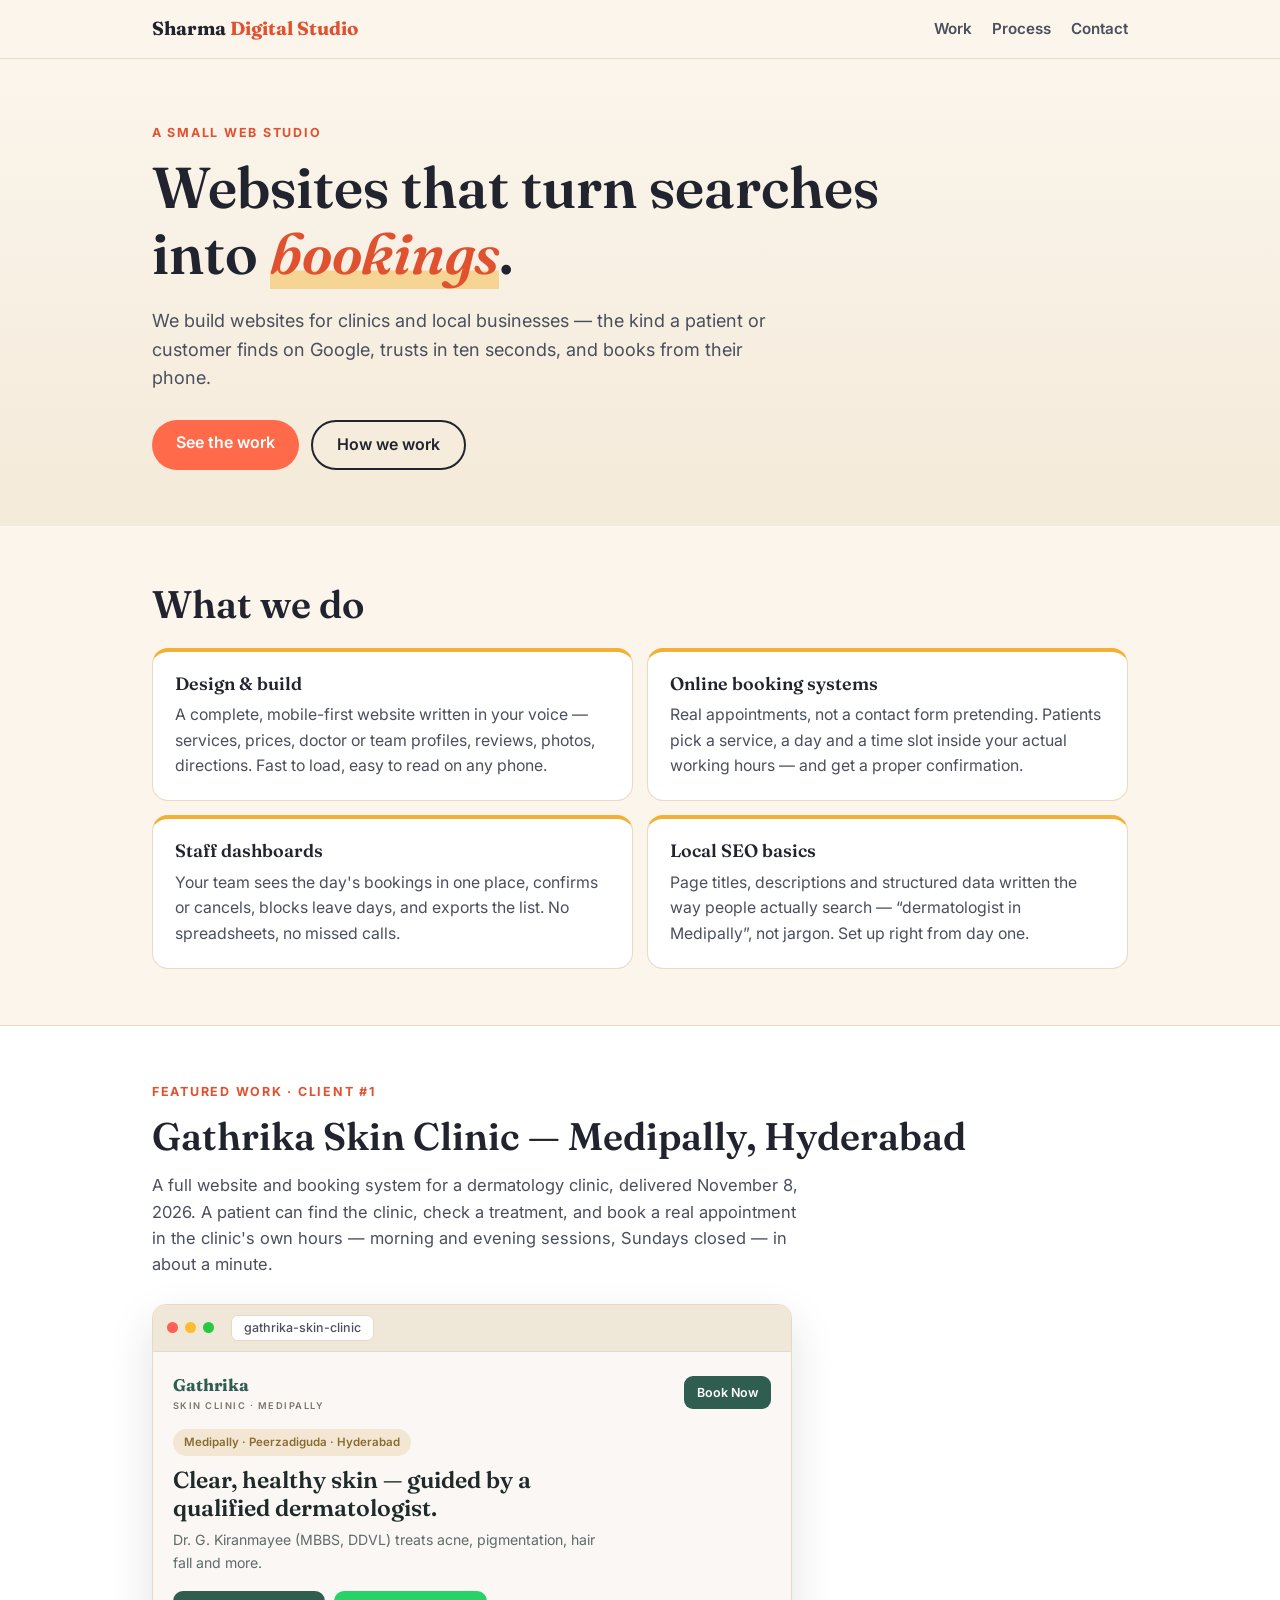
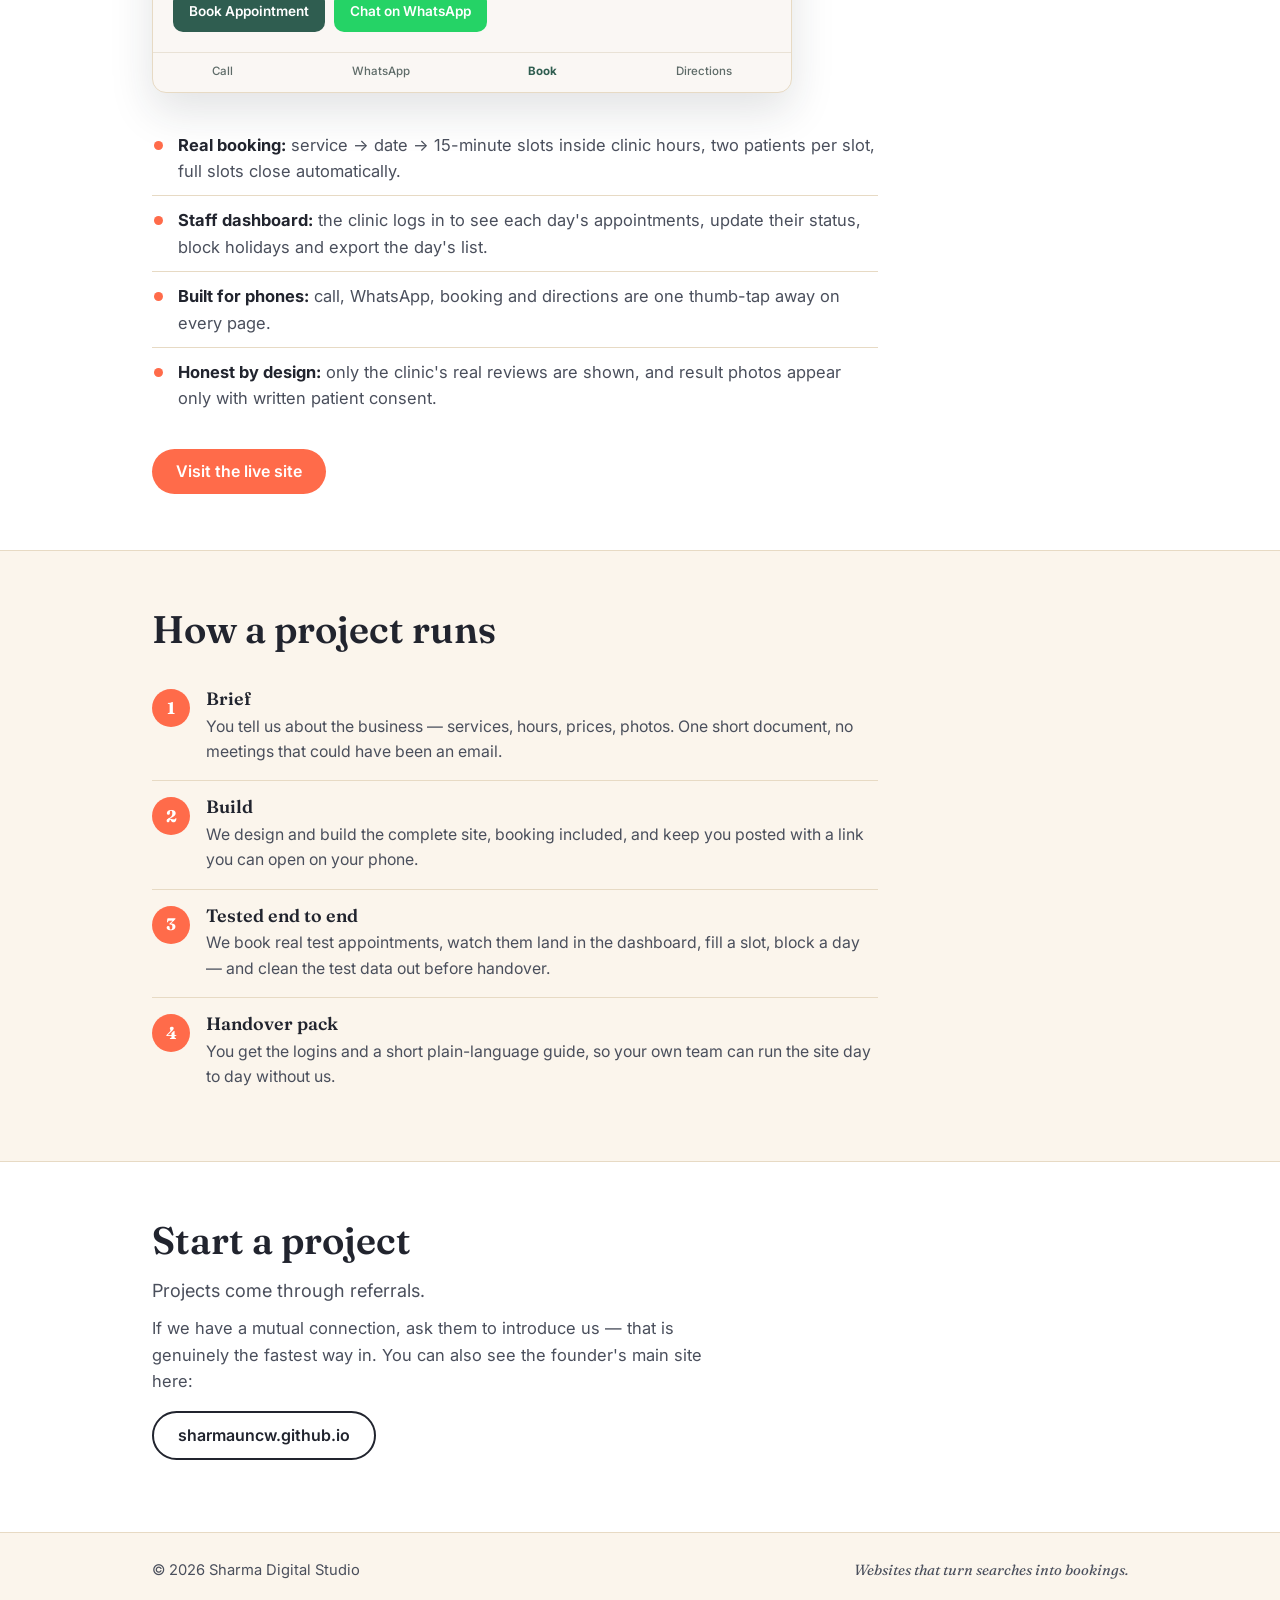
==== index.html @ 1a9de86a "Sharma Digital Studio — one-page site v1" ====
<!DOCTYPE html>
<html lang="en">
<head>
<meta charset="UTF-8">
<meta name="viewport" content="width=device-width, initial-scale=1.0">
<title>Sharma Digital Studio — Websites that turn searches into bookings</title>
<meta name="description" content="Sharma Digital Studio builds websites for clinics and local businesses: design, build, online booking systems, staff dashboards and local SEO.">
<link rel="preconnect" href="https://fonts.googleapis.com">
<link rel="preconnect" href="https://fonts.gstatic.com" crossorigin>
<link href="https://fonts.googleapis.com/css2?family=Fraunces:opsz,wght@9..144,500;9..144,600;9..144,700&family=Inter:wght@400;500;600;700&display=swap" rel="stylesheet">
<link rel="stylesheet" href="styles.css">
<link rel="icon" href="data:image/svg+xml,%3Csvg xmlns='http://www.w3.org/2000/svg' viewBox='0 0 64 64'%3E%3Crect width='64' height='64' rx='14' fill='%23FF6B4A'/%3E%3Ctext x='32' y='44' font-family='Georgia' font-size='34' fill='white' text-anchor='middle'%3ES%3C/text%3E%3C/svg%3E">
</head>
<body>

<header class="site-header">
  <div class="wrap header-in">
    <a class="brand" href="#top">Sharma <span>Digital Studio</span></a>
    <nav class="nav">
      <a href="#work">Work</a>
      <a href="#process">Process</a>
      <a href="#contact">Contact</a>
    </nav>
  </div>
</header>

<main id="top">

  <!-- HERO -->
  <section class="hero">
    <div class="wrap">
      <p class="kicker">A small web studio</p>
      <h1>Websites that turn searches into <em>bookings</em>.</h1>
      <p class="lede">We build websites for clinics and local businesses — the kind a patient or customer finds on Google, trusts in ten seconds, and books from their phone.</p>
      <div class="hero-ctas">
        <a class="btn btn-primary" href="#work">See the work</a>
        <a class="btn btn-ghost" href="#process">How we work</a>
      </div>
    </div>
  </section>

  <!-- WHAT WE DO -->
  <section class="section" id="services">
    <div class="wrap">
      <h2>What we do</h2>
      <div class="cards">
        <div class="card">
          <h3>Design &amp; build</h3>
          <p>A complete, mobile-first website written in your voice — services, prices, doctor or team profiles, reviews, photos, directions. Fast to load, easy to read on any phone.</p>
        </div>
        <div class="card">
          <h3>Online booking systems</h3>
          <p>Real appointments, not a contact form pretending. Patients pick a service, a day and a time slot inside your actual working hours — and get a proper confirmation.</p>
        </div>
        <div class="card">
          <h3>Staff dashboards</h3>
          <p>Your team sees the day's bookings in one place, confirms or cancels, blocks leave days, and exports the list. No spreadsheets, no missed calls.</p>
        </div>
        <div class="card">
          <h3>Local SEO basics</h3>
          <p>Page titles, descriptions and structured data written the way people actually search — “dermatologist in Medipally”, not jargon. Set up right from day one.</p>
        </div>
      </div>
    </div>
  </section>

  <!-- FEATURED WORK -->
  <section class="section section-alt" id="work">
    <div class="wrap">
      <p class="kicker">Featured work · Client #1</p>
      <h2>Gathrika Skin Clinic — Medipally, Hyderabad</h2>
      <p class="work-intro">A full website and booking system for a dermatology clinic, delivered November 8, 2026. A patient can find the clinic, check a treatment, and book a real appointment in the clinic's own hours — morning and evening sessions, Sundays closed — in about a minute.</p>

      <!-- Browser-frame mock of the clinic homepage (pure HTML/CSS) -->
      <div class="browser" aria-hidden="true">
        <div class="browser-bar">
          <span class="dot dot-r"></span><span class="dot dot-y"></span><span class="dot dot-g"></span>
          <span class="browser-url">gathrika-skin-clinic</span>
        </div>
        <div class="browser-body">
          <div class="mock-nav">
            <span class="mock-logo">Gathrika <small>SKIN CLINIC · MEDIPALLY</small></span>
            <span class="mock-book">Book Now</span>
          </div>
          <p class="mock-place">Medipally · Peerzadiguda · Hyderabad</p>
          <p class="mock-h">Clear, healthy skin — guided by a qualified dermatologist.</p>
          <p class="mock-sub">Dr. G. Kiranmayee (MBBS, DDVL) treats acne, pigmentation, hair fall and more.</p>
          <div class="mock-ctas">
            <span class="mock-btn mock-btn-main">Book Appointment</span>
            <span class="mock-btn mock-btn-wa">Chat on WhatsApp</span>
          </div>
          <div class="mock-bar">
            <span>Call</span><span>WhatsApp</span><span class="mock-bar-on">Book</span><span>Directions</span>
          </div>
        </div>
      </div>

      <ul class="fact-list">
        <li><strong>Real booking:</strong> service → date → 15-minute slots inside clinic hours, two patients per slot, full slots close automatically.</li>
        <li><strong>Staff dashboard:</strong> the clinic logs in to see each day's appointments, update their status, block holidays and export the day's list.</li>
        <li><strong>Built for phones:</strong> call, WhatsApp, booking and directions are one thumb-tap away on every page.</li>
        <li><strong>Honest by design:</strong> only the clinic's real reviews are shown, and result photos appear only with written patient consent.</li>
      </ul>
      <p><a class="btn btn-primary" href="https://sharmauncw.github.io/gathrika-skin-clinic/" target="_blank" rel="noopener">Visit the live site</a></p>
    </div>
  </section>

  <!-- PROCESS -->
  <section class="section" id="process">
    <div class="wrap">
      <h2>How a project runs</h2>
      <ol class="steps">
        <li>
          <span class="step-n">1</span>
          <div><h3>Brief</h3><p>You tell us about the business — services, hours, prices, photos. One short document, no meetings that could have been an email.</p></div>
        </li>
        <li>
          <span class="step-n">2</span>
          <div><h3>Build</h3><p>We design and build the complete site, booking included, and keep you posted with a link you can open on your phone.</p></div>
        </li>
        <li>
          <span class="step-n">3</span>
          <div><h3>Tested end to end</h3><p>We book real test appointments, watch them land in the dashboard, fill a slot, block a day — and clean the test data out before handover.</p></div>
        </li>
        <li>
          <span class="step-n">4</span>
          <div><h3>Handover pack</h3><p>You get the logins and a short plain-language guide, so your own team can run the site day to day without us.</p></div>
        </li>
      </ol>
    </div>
  </section>

  <!-- CONTACT -->
  <section class="section section-alt" id="contact">
    <div class="wrap contact-box">
      <h2>Start a project</h2>
      <p class="lede">Projects come through referrals.</p>
      <p>If we have a mutual connection, ask them to introduce us — that is genuinely the fastest way in. You can also see the founder's main site here:</p>
      <p><a class="btn btn-ghost" href="https://sharmauncw.github.io/" target="_blank" rel="noopener">sharmauncw.github.io</a></p>
    </div>
  </section>

</main>

<footer class="site-footer">
  <div class="wrap footer-in">
    <span>© 2026 Sharma Digital Studio</span>
    <span class="footer-tag">Websites that turn searches into bookings.</span>
  </div>
</footer>

</body>
</html>
---- styles.css ----
/* Sharma Digital Studio — one-page site */
:root{
  --cream:#FBF5EC;
  --cream-2:#F4EAD9;
  --ink:#21242E;
  --ink-soft:#4A4F5C;
  --coral:#FF6B4A;
  --coral-dark:#E0522F;
  --gold:#F2B134;
  --line:#E7DAC4;
  --card:#FFFFFF;
  --sage:#2F5D50;
  --radius:16px;
}
*{box-sizing:border-box;margin:0;padding:0}
html{scroll-behavior:smooth}
body{
  font-family:'Inter',system-ui,-apple-system,sans-serif;
  background:var(--cream);
  color:var(--ink);
  line-height:1.6;
  font-size:16.5px;
  -webkit-font-smoothing:antialiased;
}
.wrap{max-width:1020px;margin:0 auto;padding:0 22px}
h1,h2,h3{font-family:'Fraunces',Georgia,serif;line-height:1.15;color:var(--ink)}
h2{font-size:clamp(1.7rem,5.4vw,2.4rem);font-weight:600;margin-bottom:14px}
h3{font-size:1.12rem;font-weight:600}
a{color:var(--coral-dark)}
.kicker{
  font-size:.78rem;font-weight:700;letter-spacing:.14em;text-transform:uppercase;
  color:var(--coral-dark);margin-bottom:12px;
}
.lede{font-size:1.13rem;color:var(--ink-soft);max-width:34em}

/* Header */
.site-header{
  position:sticky;top:0;z-index:10;
  background:rgba(251,245,236,.94);backdrop-filter:blur(6px);
  border-bottom:1px solid var(--line);
}
.header-in{display:flex;align-items:center;justify-content:space-between;padding-top:14px;padding-bottom:14px}
.brand{font-family:'Fraunces',Georgia,serif;font-weight:700;font-size:1.18rem;color:var(--ink);text-decoration:none}
.brand span{color:var(--coral-dark)}
.nav{display:flex;gap:20px}
.nav a{color:var(--ink-soft);text-decoration:none;font-weight:600;font-size:.95rem}
.nav a:hover{color:var(--coral-dark)}

/* Buttons */
.btn{
  display:inline-block;padding:13px 24px;border-radius:999px;
  font-weight:600;font-size:1rem;text-decoration:none;line-height:1.2;
}
.btn-primary{background:var(--coral);color:#fff}
.btn-primary:hover{background:var(--coral-dark)}
.btn-ghost{background:transparent;color:var(--ink);border:2px solid var(--ink)}
.btn-ghost:hover{border-color:var(--coral-dark);color:var(--coral-dark)}

/* Hero */
.hero{padding:64px 0 56px;background:linear-gradient(180deg,var(--cream) 0%,var(--cream-2) 100%)}
.hero h1{font-size:clamp(2.3rem,8.6vw,3.6rem);font-weight:600;max-width:13em;margin-bottom:18px}
.hero h1 em{font-style:italic;color:var(--coral-dark);box-shadow:inset 0 -0.32em 0 rgba(242,177,52,.45)}
.hero .lede{margin-bottom:28px}
.hero-ctas{display:flex;flex-wrap:wrap;gap:12px}

/* Sections */
.section{padding:56px 0}
.section-alt{background:#fff;border-top:1px solid var(--line);border-bottom:1px solid var(--line)}

/* Service cards */
.cards{display:grid;grid-template-columns:1fr;gap:14px;margin-top:22px}
.card{
  background:var(--card);border:1px solid var(--line);border-radius:var(--radius);
  padding:22px;border-top:4px solid var(--gold);
}
.card h3{margin-bottom:8px}
.card p{color:var(--ink-soft);font-size:.99rem}
@media(min-width:720px){.cards{grid-template-columns:1fr 1fr}}

/* Featured work */
.work-intro{color:var(--ink-soft);max-width:40em;margin-bottom:26px}
.browser{
  border:1px solid var(--line);border-radius:14px;overflow:hidden;
  box-shadow:0 18px 44px rgba(33,36,46,.13);background:#FAF7F4;max-width:640px;margin-bottom:28px;
}
.browser-bar{display:flex;align-items:center;gap:7px;background:#EFE7D8;padding:10px 14px;border-bottom:1px solid var(--line)}
.dot{width:11px;height:11px;border-radius:50%;display:inline-block}
.dot-r{background:#FF5F57}.dot-y{background:#FEBC2E}.dot-g{background:#28C840}
.browser-url{
  margin-left:10px;background:#fff;border:1px solid var(--line);border-radius:7px;
  padding:2px 12px;font-size:.78rem;color:var(--ink-soft);font-weight:500;
}
.browser-body{padding:20px 20px 0;font-family:'Inter',sans-serif}
.mock-nav{display:flex;justify-content:space-between;align-items:center;margin-bottom:14px}
.mock-logo{font-family:'Fraunces',Georgia,serif;font-weight:700;font-size:1.05rem;color:var(--sage)}
.mock-logo small{display:block;font-family:'Inter',sans-serif;font-size:.58rem;letter-spacing:.16em;color:#7A7568;font-weight:600}
.mock-book{background:var(--sage);color:#fff;font-size:.78rem;font-weight:600;padding:7px 13px;border-radius:9px}
.mock-place{display:inline-block;background:#F3E7D3;color:#8A6A2F;font-size:.72rem;font-weight:600;padding:4px 11px;border-radius:999px;margin-bottom:10px}
.mock-h{font-family:'Fraunces',Georgia,serif;font-size:1.45rem;line-height:1.2;font-weight:600;color:#1F2A2A;margin-bottom:8px;max-width:16em}
.mock-sub{font-size:.88rem;color:#5E6B68;margin-bottom:16px;max-width:30em}
.mock-ctas{display:flex;flex-wrap:wrap;gap:9px;margin-bottom:20px}
.mock-btn{font-size:.85rem;font-weight:600;padding:10px 16px;border-radius:10px}
.mock-btn-main{background:var(--sage);color:#fff}
.mock-btn-wa{background:#25D366;color:#fff}
.mock-bar{
  display:flex;justify-content:space-around;border-top:1px solid #E9E2D6;
  padding:9px 0 11px;font-size:.72rem;color:#5E6B68;font-weight:500;margin:0 -20px;
}
.mock-bar-on{color:var(--sage);font-weight:700}
.fact-list{list-style:none;margin-bottom:26px;max-width:44em}
.fact-list li{padding:11px 0 11px 26px;position:relative;border-bottom:1px solid var(--line);color:var(--ink-soft)}
.fact-list li:last-child{border-bottom:none}
.fact-list li::before{content:"";position:absolute;left:2px;top:20px;width:9px;height:9px;border-radius:50%;background:var(--coral)}
.fact-list strong{color:var(--ink)}

/* Process */
.steps{list-style:none;margin-top:22px;max-width:44em}
.steps li{display:flex;gap:16px;padding:16px 0;border-bottom:1px solid var(--line)}
.steps li:last-child{border-bottom:none}
.step-n{
  flex:0 0 38px;width:38px;height:38px;border-radius:50%;
  background:var(--coral);color:#fff;font-weight:700;font-size:1.05rem;
  display:flex;align-items:center;justify-content:center;font-family:'Fraunces',Georgia,serif;
}
.steps h3{margin-bottom:4px}
.steps p{color:var(--ink-soft);font-size:.99rem}

/* Contact */
.contact-box .lede{margin-bottom:10px}
.contact-box p{color:var(--ink-soft);max-width:36em;margin-bottom:16px}

/* Footer */
.site-footer{padding:26px 0 34px}
.footer-in{display:flex;flex-wrap:wrap;gap:6px 22px;justify-content:space-between;font-size:.92rem;color:var(--ink-soft)}
.footer-tag{font-family:'Fraunces',Georgia,serif;font-style:italic}
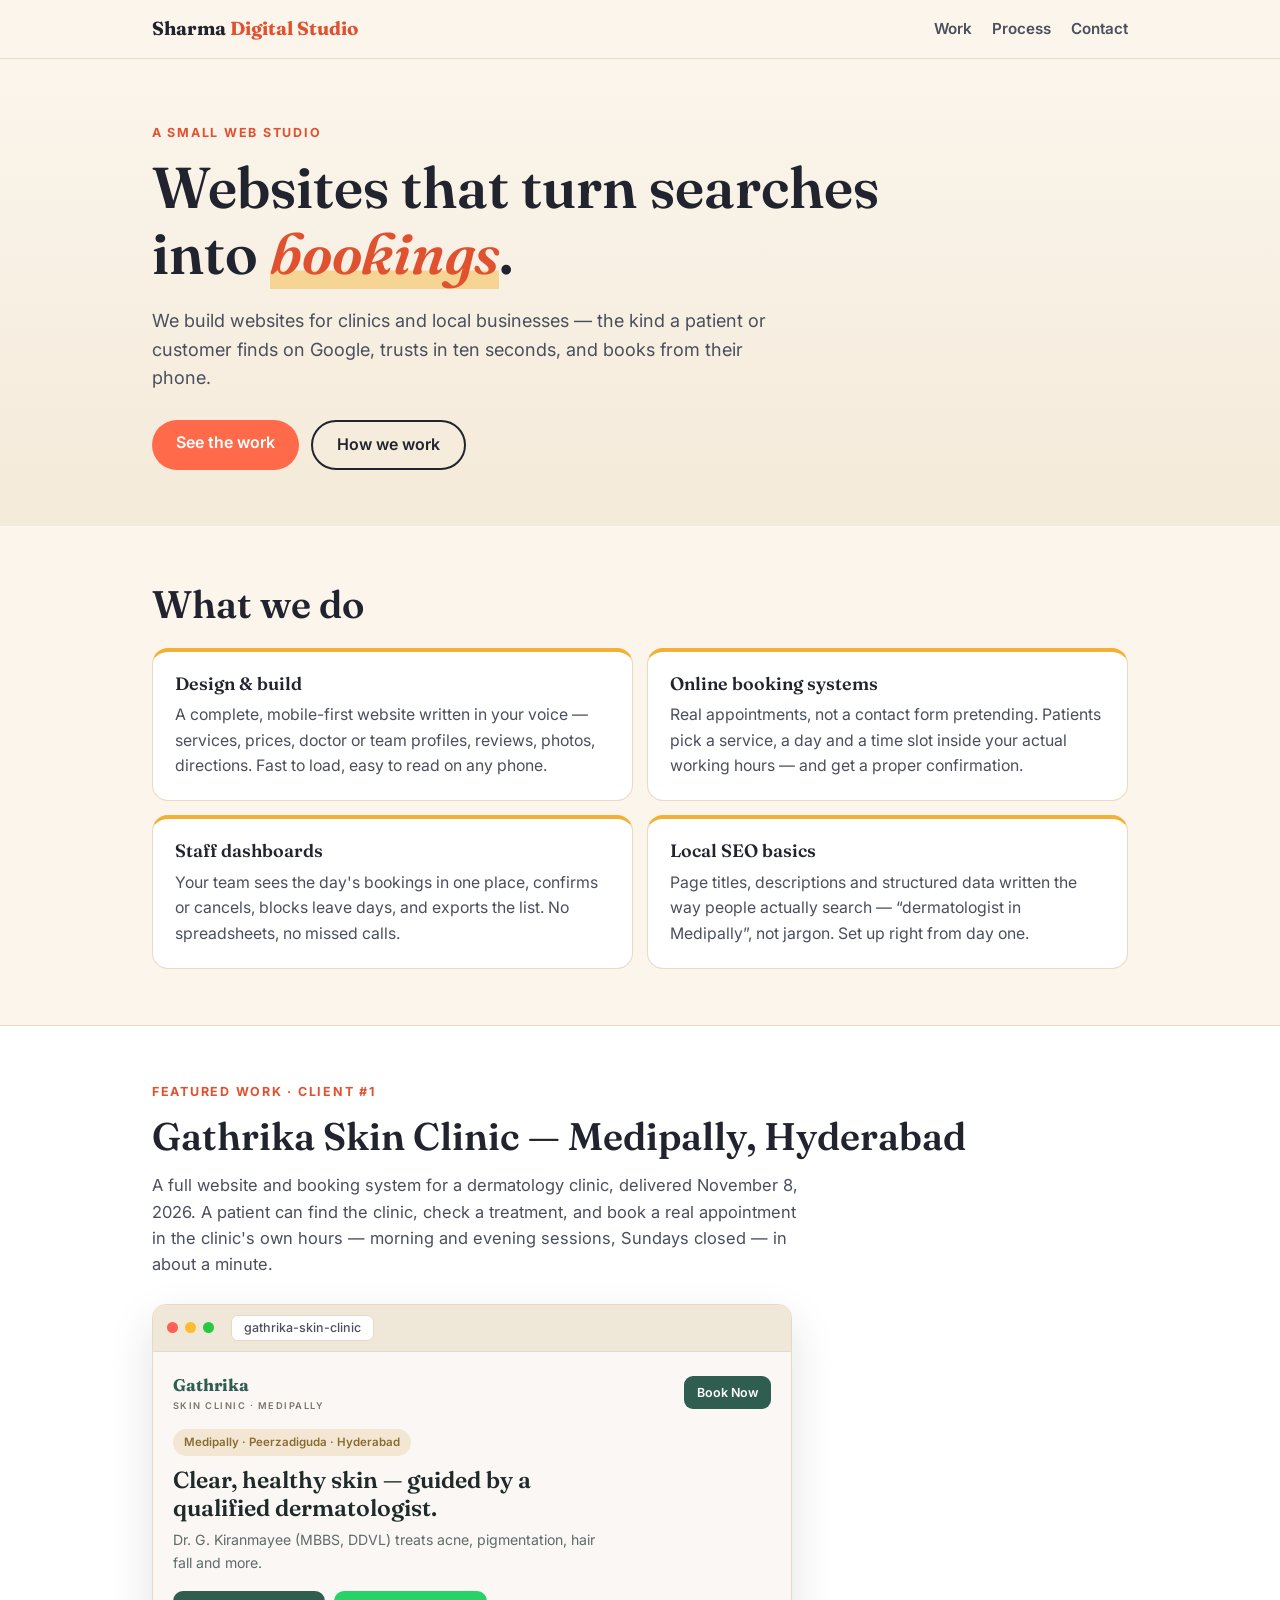
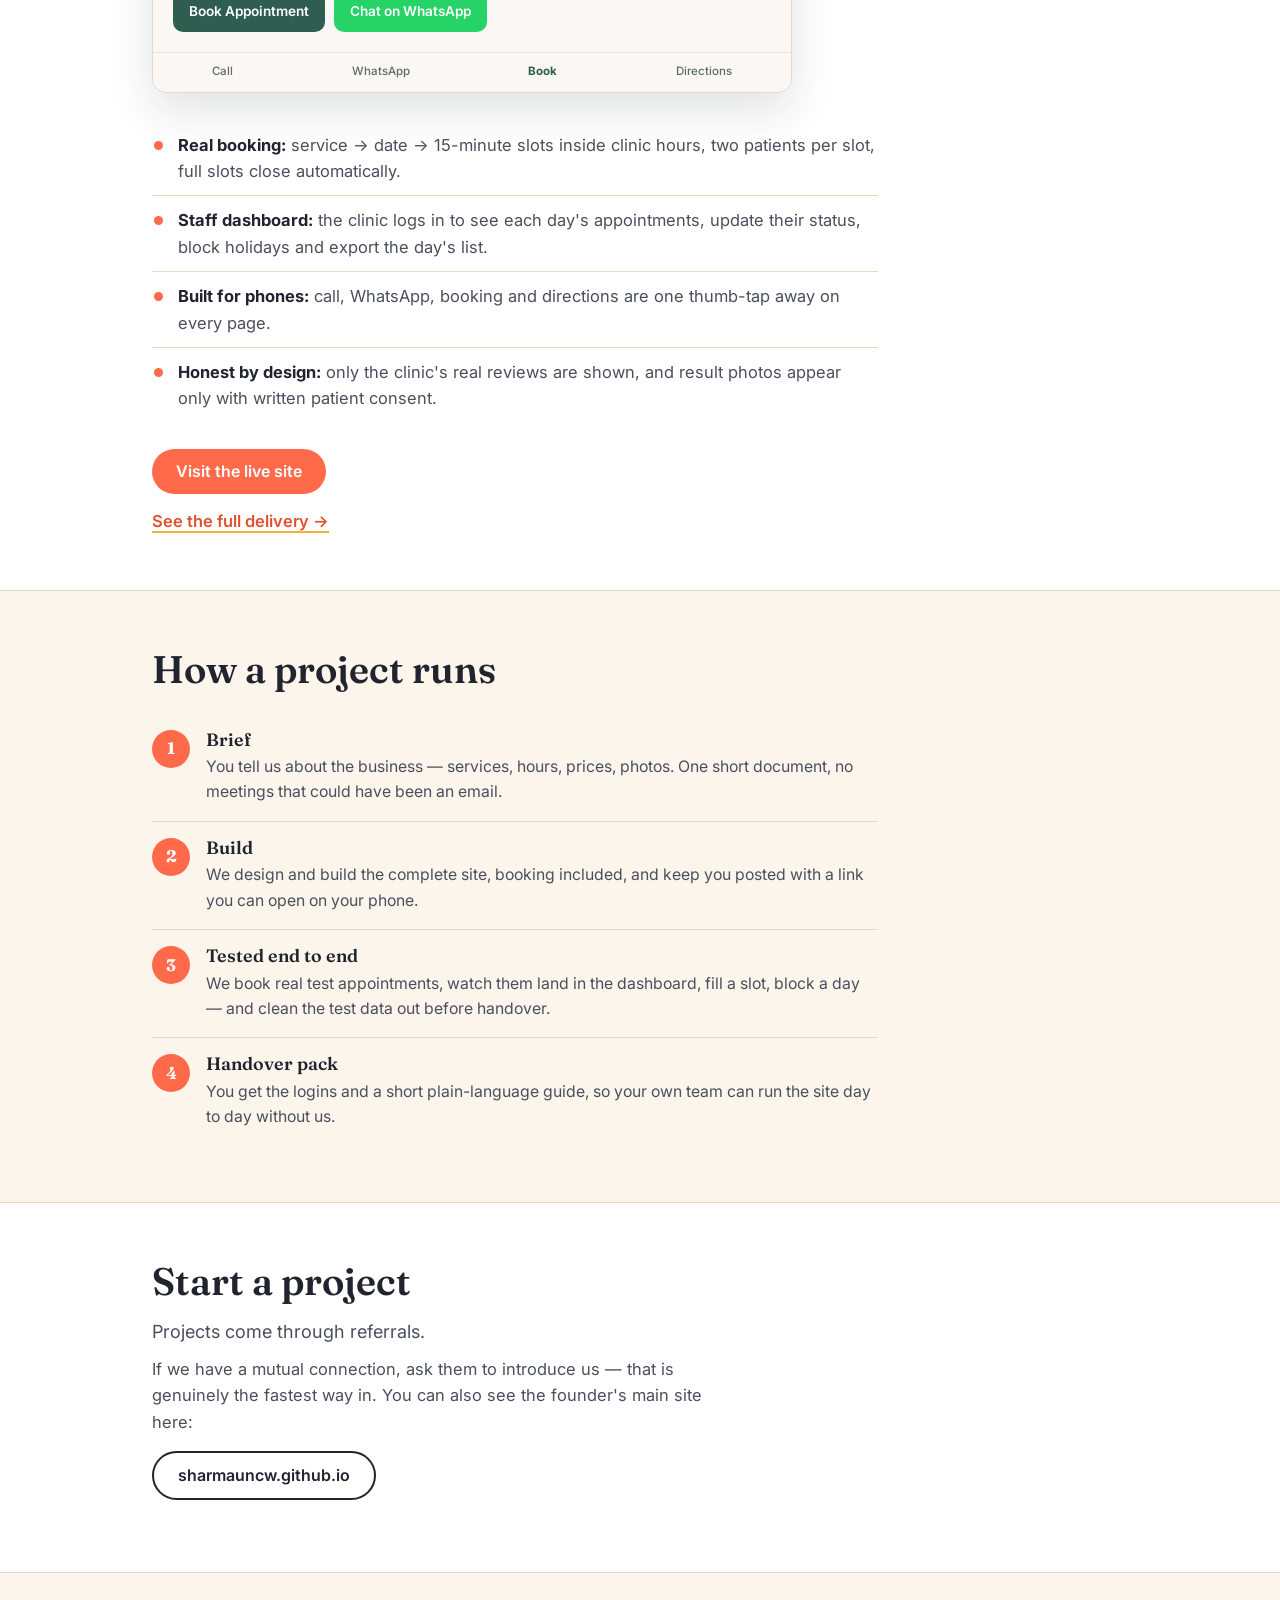
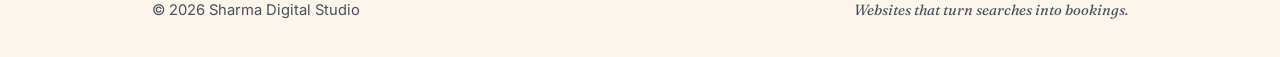
==== commit 7a827da6: "Add Gathrika delivery case study" ====
--- a/index.html
+++ b/index.html
@@ -102,6 +102,7 @@
         <li><strong>Honest by design:</strong> only the clinic's real reviews are shown, and result photos appear only with written patient consent.</li>
       </ul>
       <p><a class="btn btn-primary" href="https://sharmauncw.github.io/gathrika-skin-clinic/" target="_blank" rel="noopener">Visit the live site</a></p>
+      <p class="more-link"><a href="gathrika.html">See the full delivery →</a></p>
     </div>
   </section>
 
--- a/styles.css
+++ b/styles.css
@@ -129,6 +129,18 @@
 .contact-box .lede{margin-bottom:10px}
 .contact-box p{color:var(--ink-soft);max-width:36em;margin-bottom:16px}
 
+/* Case-study page */
+.page-hero{padding:52px 0 46px}
+.page-hero h1{font-size:clamp(2rem,7.4vw,3.1rem)}
+.more-link{margin-top:14px}
+.more-link a{font-weight:600;text-decoration:none;border-bottom:2px solid var(--gold)}
+.more-link a:hover{color:var(--coral-dark)}
+.note{
+  margin-top:18px;max-width:40em;font-size:.95rem;color:var(--ink-soft);
+  background:var(--cream);border:1px solid var(--line);border-left:4px solid var(--gold);
+  border-radius:10px;padding:13px 16px;
+}
+
 /* Footer */
 .site-footer{padding:26px 0 34px}
 .footer-in{display:flex;flex-wrap:wrap;gap:6px 22px;justify-content:space-between;font-size:.92rem;color:var(--ink-soft)}
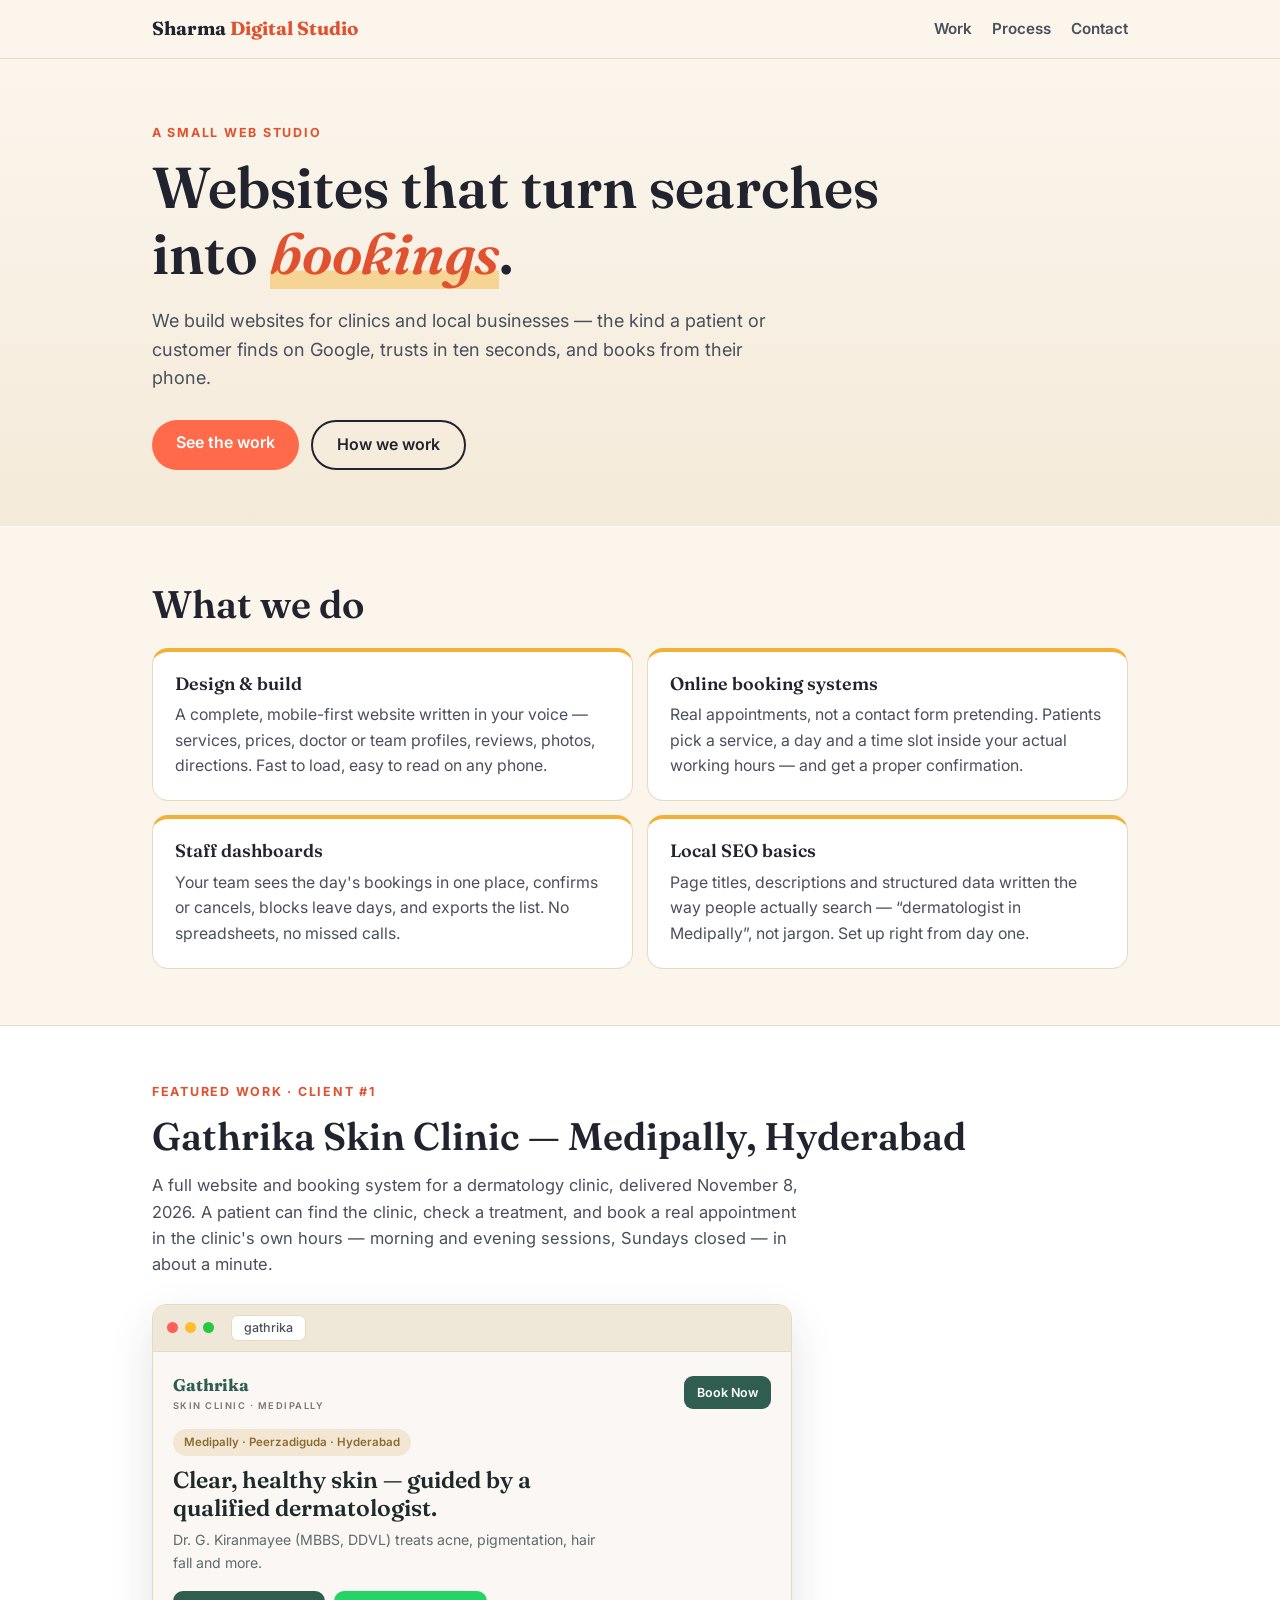
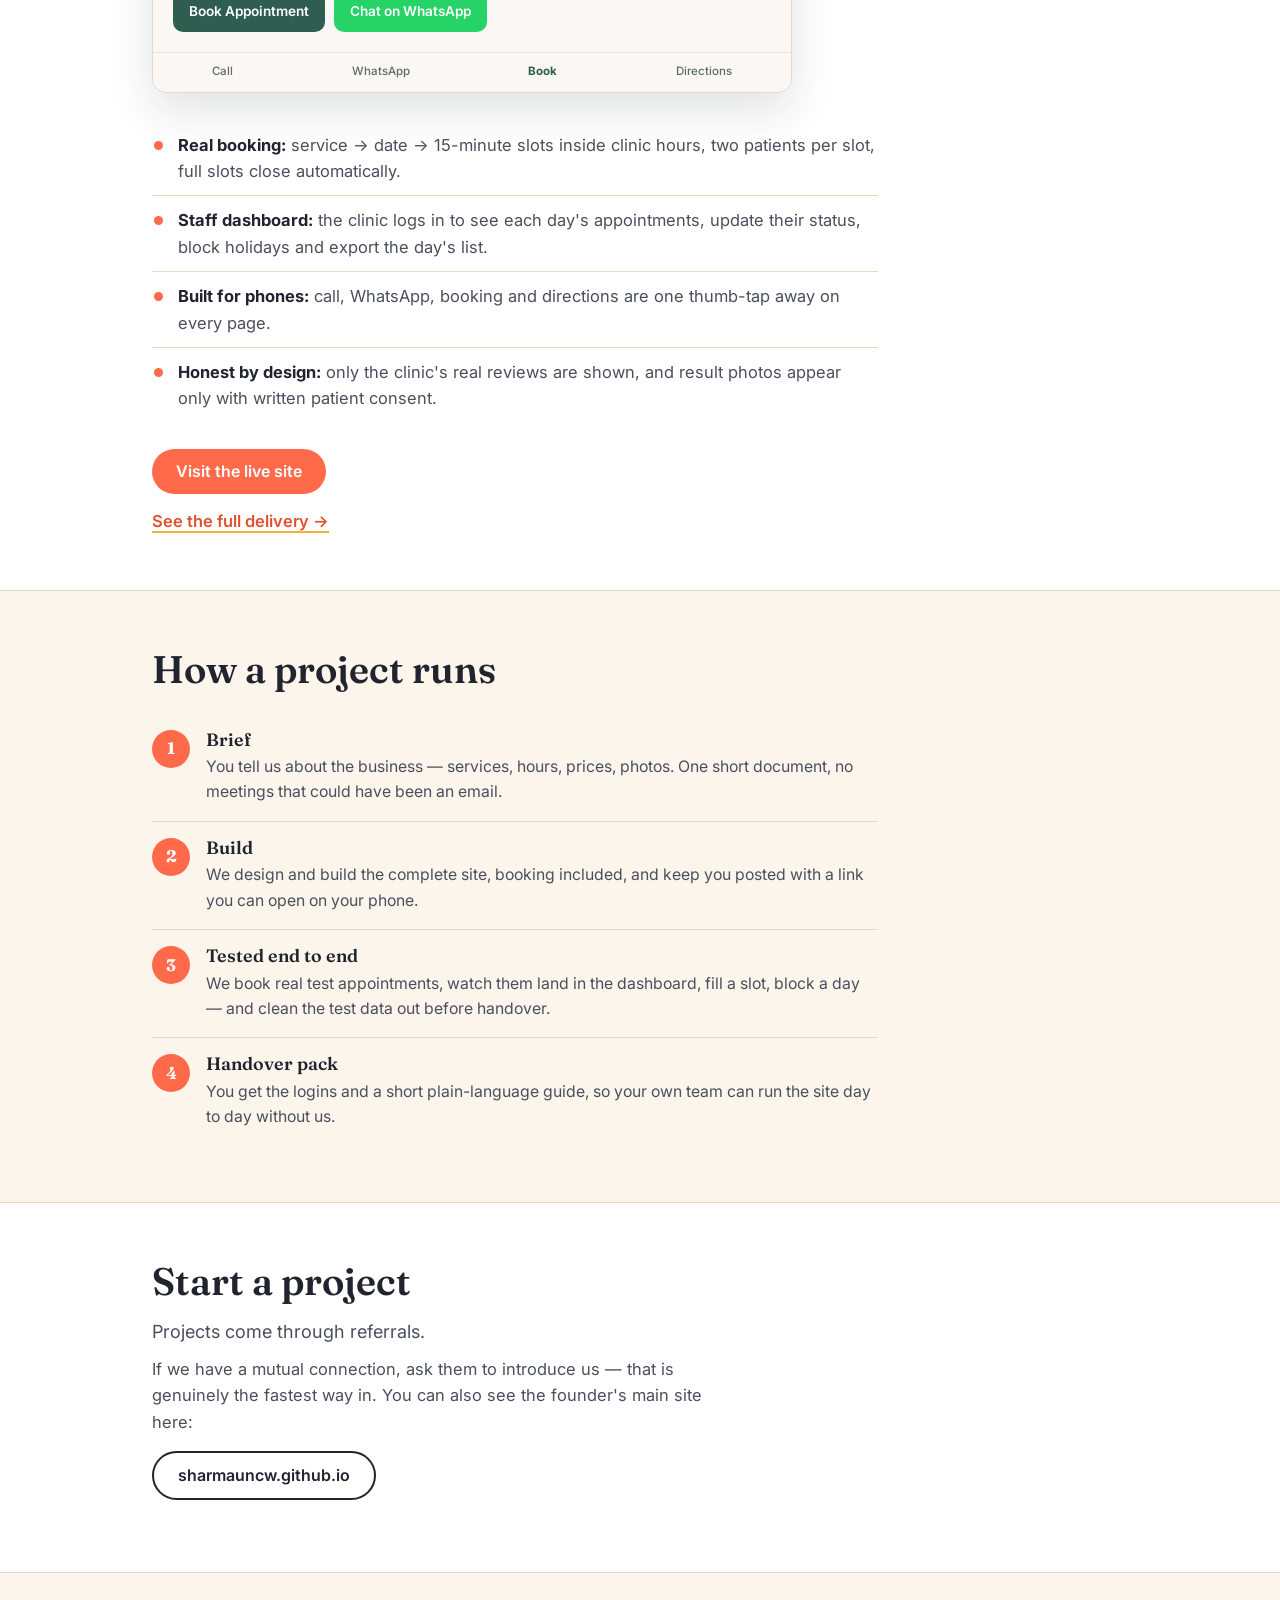
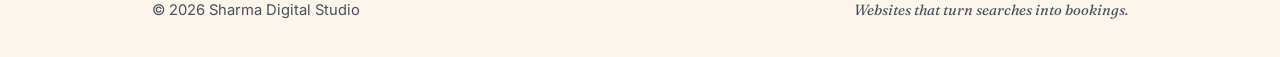
==== commit e97e2129: "Update Gathrika links to new short URL" ====
--- a/index.html
+++ b/index.html
@@ -75,7 +75,7 @@
       <div class="browser" aria-hidden="true">
         <div class="browser-bar">
           <span class="dot dot-r"></span><span class="dot dot-y"></span><span class="dot dot-g"></span>
-          <span class="browser-url">gathrika-skin-clinic</span>
+          <span class="browser-url">gathrika</span>
         </div>
         <div class="browser-body">
           <div class="mock-nav">
@@ -101,7 +101,7 @@
         <li><strong>Built for phones:</strong> call, WhatsApp, booking and directions are one thumb-tap away on every page.</li>
         <li><strong>Honest by design:</strong> only the clinic's real reviews are shown, and result photos appear only with written patient consent.</li>
       </ul>
-      <p><a class="btn btn-primary" href="https://sharmauncw.github.io/gathrika-skin-clinic/" target="_blank" rel="noopener">Visit the live site</a></p>
+      <p><a class="btn btn-primary" href="https://sharmauncw.github.io/gathrika/" target="_blank" rel="noopener">Visit the live site</a></p>
       <p class="more-link"><a href="gathrika.html">See the full delivery →</a></p>
     </div>
   </section>
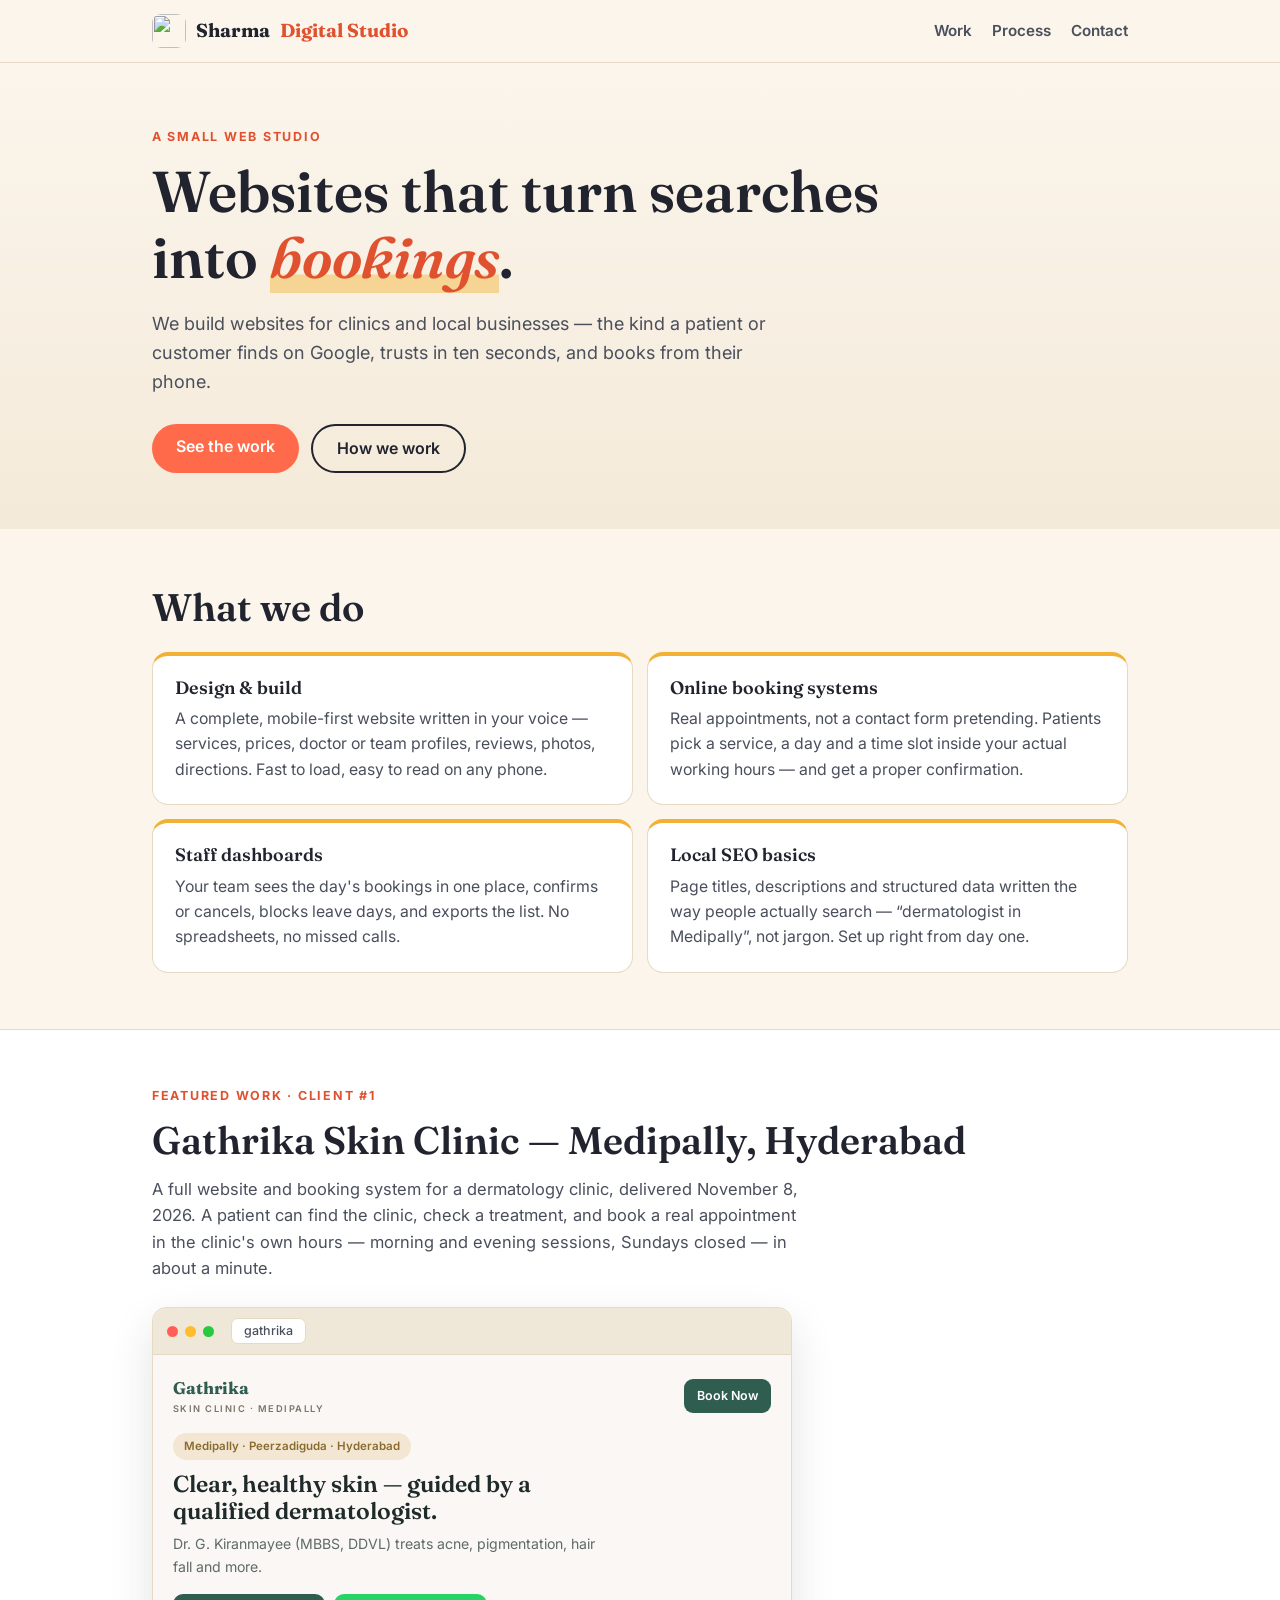
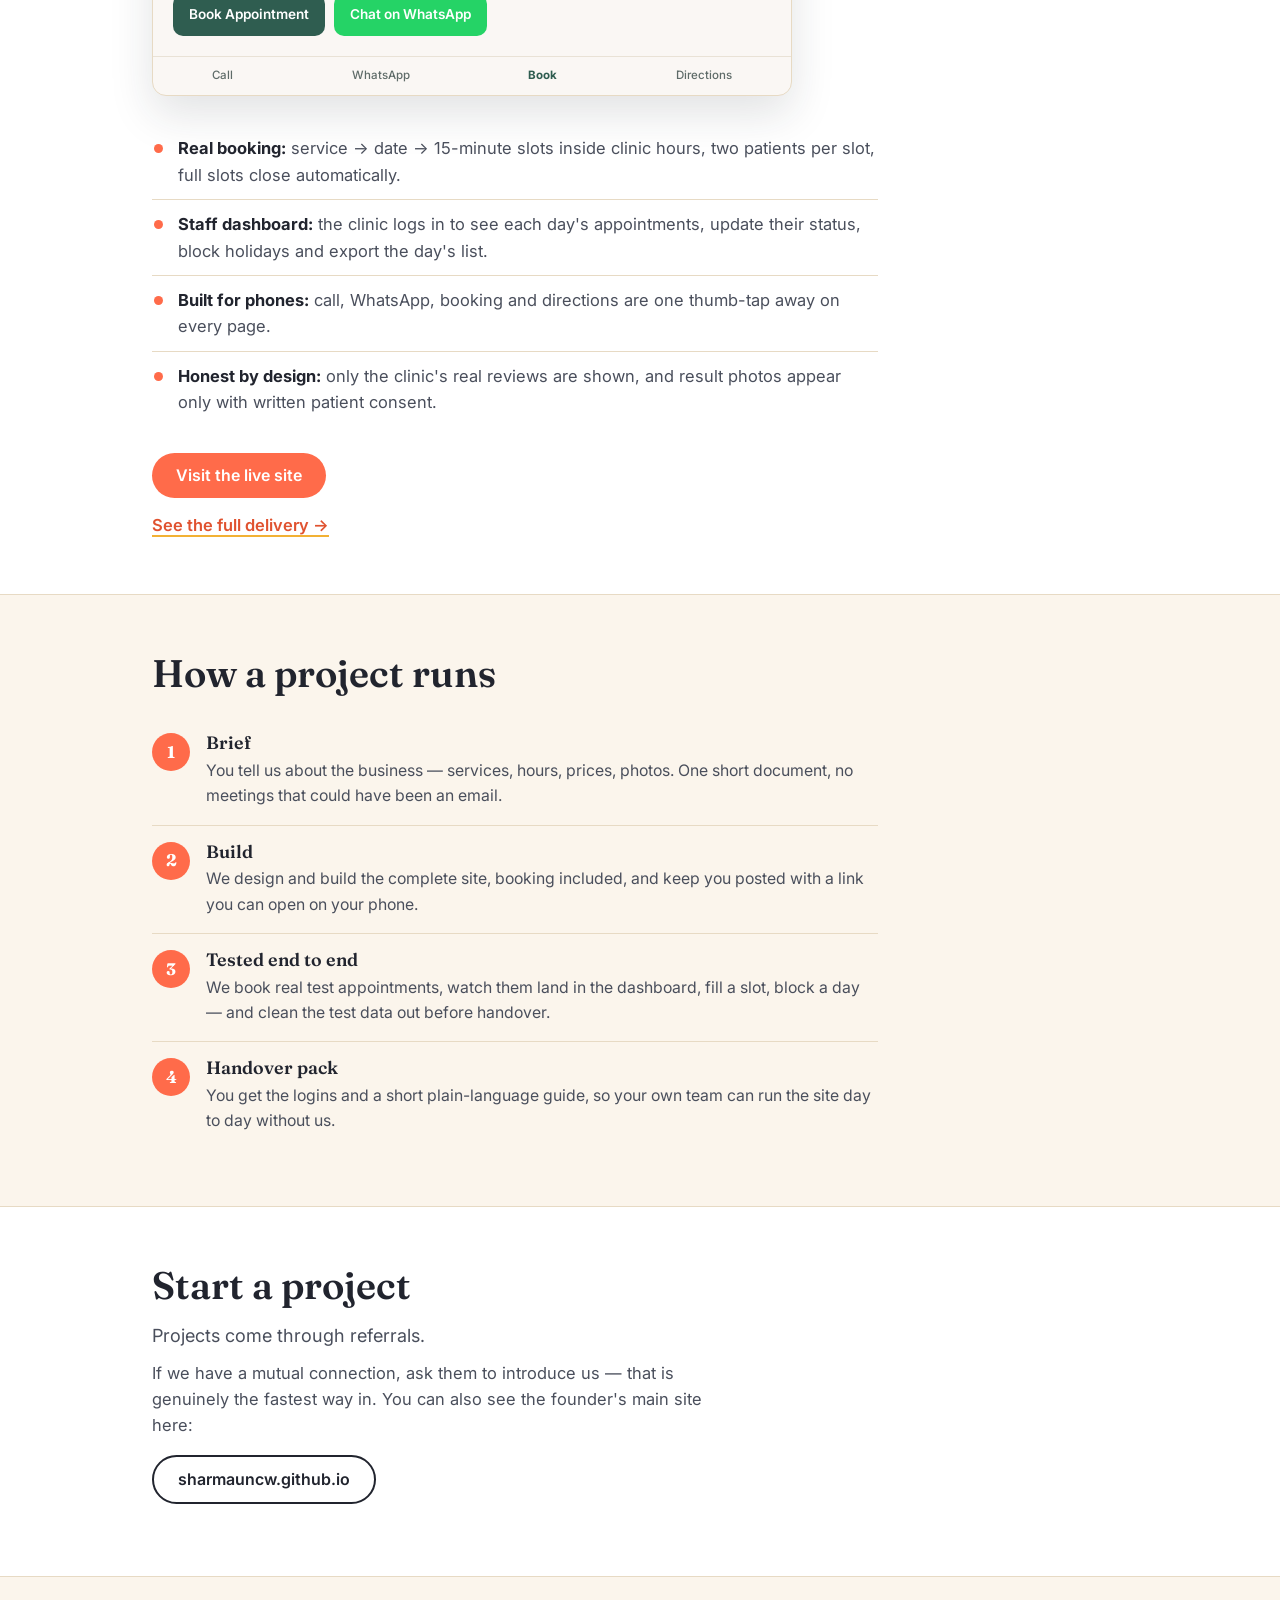
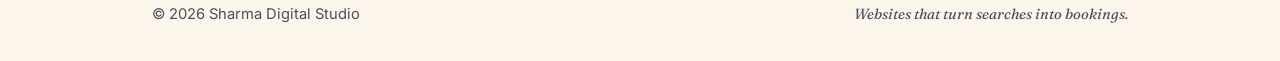
==== commit cc20801d: "Studio logo rollout: brand mark in header + PNG favicon on both pages, brand CSS, README with logo" ====
--- a/index.html
+++ b/index.html
@@ -9,13 +9,13 @@
 <link rel="preconnect" href="https://fonts.gstatic.com" crossorigin>
 <link href="https://fonts.googleapis.com/css2?family=Fraunces:opsz,wght@9..144,500;9..144,600;9..144,700&family=Inter:wght@400;500;600;700&display=swap" rel="stylesheet">
 <link rel="stylesheet" href="styles.css">
-<link rel="icon" href="data:image/svg+xml,%3Csvg xmlns='http://www.w3.org/2000/svg' viewBox='0 0 64 64'%3E%3Crect width='64' height='64' rx='14' fill='%23FF6B4A'/%3E%3Ctext x='32' y='44' font-family='Georgia' font-size='34' fill='white' text-anchor='middle'%3ES%3C/text%3E%3C/svg%3E">
+<link rel="icon" type="image/png" href="logo.png">
 </head>
 <body>
 
 <header class="site-header">
   <div class="wrap header-in">
-    <a class="brand" href="#top">Sharma <span>Digital Studio</span></a>
+    <a class="brand" href="#top"><img class="brand-mark" src="logo.png" alt="" width="34" height="34">Sharma <span>Digital Studio</span></a>
     <nav class="nav">
       <a href="#work">Work</a>
       <a href="#process">Process</a>
--- a/styles.css
+++ b/styles.css
@@ -40,7 +40,8 @@
   border-bottom:1px solid var(--line);
 }
 .header-in{display:flex;align-items:center;justify-content:space-between;padding-top:14px;padding-bottom:14px}
-.brand{font-family:'Fraunces',Georgia,serif;font-weight:700;font-size:1.18rem;color:var(--ink);text-decoration:none}
+.brand{display:inline-flex;align-items:center;gap:10px;font-family:'Fraunces',Georgia,serif;font-weight:700;font-size:1.18rem;color:var(--ink);text-decoration:none}
+.brand-mark{width:34px;height:34px;border-radius:9px;display:block;flex:0 0 auto}
 .brand span{color:var(--coral-dark)}
 .nav{display:flex;gap:20px}
 .nav a{color:var(--ink-soft);text-decoration:none;font-weight:600;font-size:.95rem}
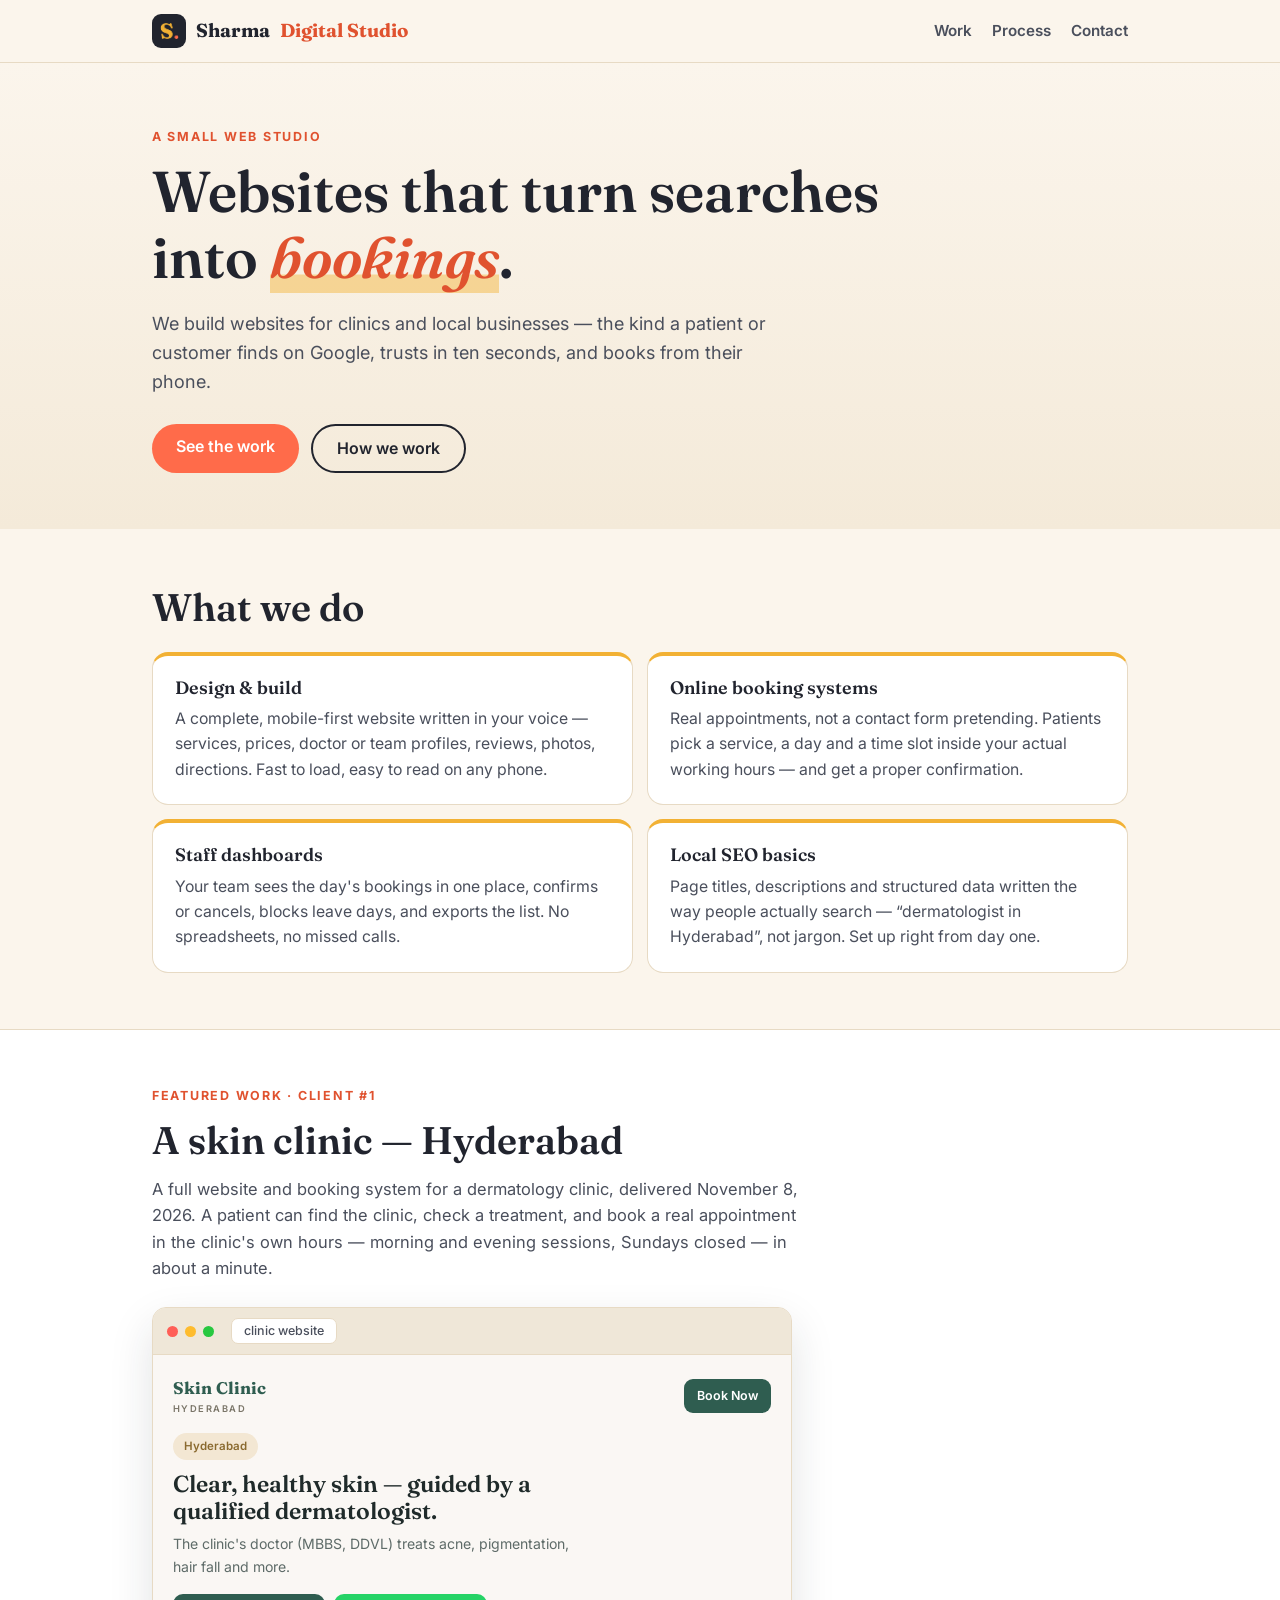
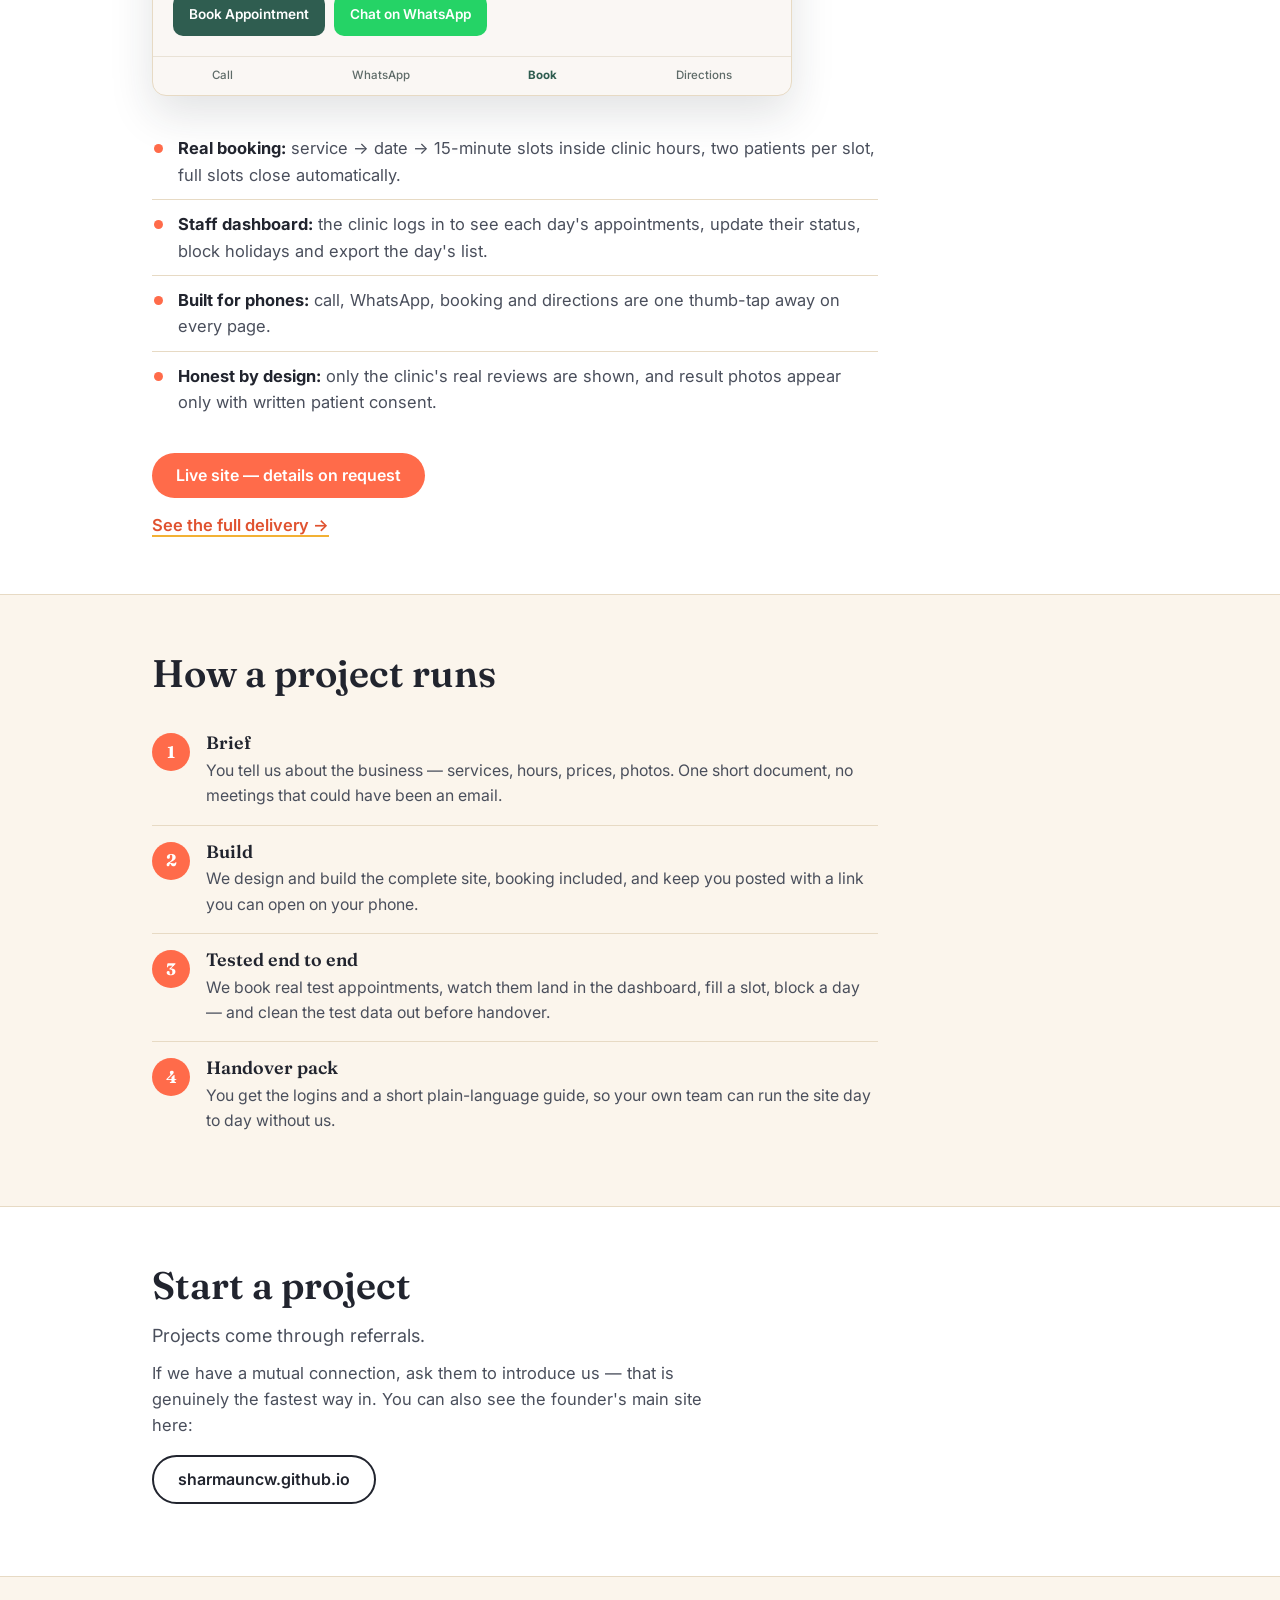
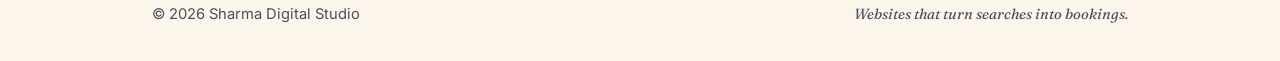
==== commit 5b334ad5: "Privacy scrub: neutral client wording — remove client/doctor names and direct clinic links" ====
--- a/index.html
+++ b/index.html
@@ -58,7 +58,7 @@
         </div>
         <div class="card">
           <h3>Local SEO basics</h3>
-          <p>Page titles, descriptions and structured data written the way people actually search — “dermatologist in Medipally”, not jargon. Set up right from day one.</p>
+          <p>Page titles, descriptions and structured data written the way people actually search — “dermatologist in Hyderabad”, not jargon. Set up right from day one.</p>
         </div>
       </div>
     </div>
@@ -68,23 +68,23 @@
   <section class="section section-alt" id="work">
     <div class="wrap">
       <p class="kicker">Featured work · Client #1</p>
-      <h2>Gathrika Skin Clinic — Medipally, Hyderabad</h2>
+      <h2>A skin clinic — Hyderabad</h2>
       <p class="work-intro">A full website and booking system for a dermatology clinic, delivered November 8, 2026. A patient can find the clinic, check a treatment, and book a real appointment in the clinic's own hours — morning and evening sessions, Sundays closed — in about a minute.</p>
 
       <!-- Browser-frame mock of the clinic homepage (pure HTML/CSS) -->
       <div class="browser" aria-hidden="true">
         <div class="browser-bar">
           <span class="dot dot-r"></span><span class="dot dot-y"></span><span class="dot dot-g"></span>
-          <span class="browser-url">gathrika</span>
+          <span class="browser-url">clinic website</span>
         </div>
         <div class="browser-body">
           <div class="mock-nav">
-            <span class="mock-logo">Gathrika <small>SKIN CLINIC · MEDIPALLY</small></span>
+            <span class="mock-logo">Skin Clinic <small>HYDERABAD</small></span>
             <span class="mock-book">Book Now</span>
           </div>
-          <p class="mock-place">Medipally · Peerzadiguda · Hyderabad</p>
+          <p class="mock-place">Hyderabad</p>
           <p class="mock-h">Clear, healthy skin — guided by a qualified dermatologist.</p>
-          <p class="mock-sub">Dr. G. Kiranmayee (MBBS, DDVL) treats acne, pigmentation, hair fall and more.</p>
+          <p class="mock-sub">The clinic's doctor (MBBS, DDVL) treats acne, pigmentation, hair fall and more.</p>
           <div class="mock-ctas">
             <span class="mock-btn mock-btn-main">Book Appointment</span>
             <span class="mock-btn mock-btn-wa">Chat on WhatsApp</span>
@@ -101,7 +101,7 @@
         <li><strong>Built for phones:</strong> call, WhatsApp, booking and directions are one thumb-tap away on every page.</li>
         <li><strong>Honest by design:</strong> only the clinic's real reviews are shown, and result photos appear only with written patient consent.</li>
       </ul>
-      <p><a class="btn btn-primary" href="https://sharmauncw.github.io/gathrika/" target="_blank" rel="noopener">Visit the live site</a></p>
+      <p><span class="btn btn-primary">Live site — details on request</span></p>
       <p class="more-link"><a href="gathrika.html">See the full delivery →</a></p>
     </div>
   </section>
